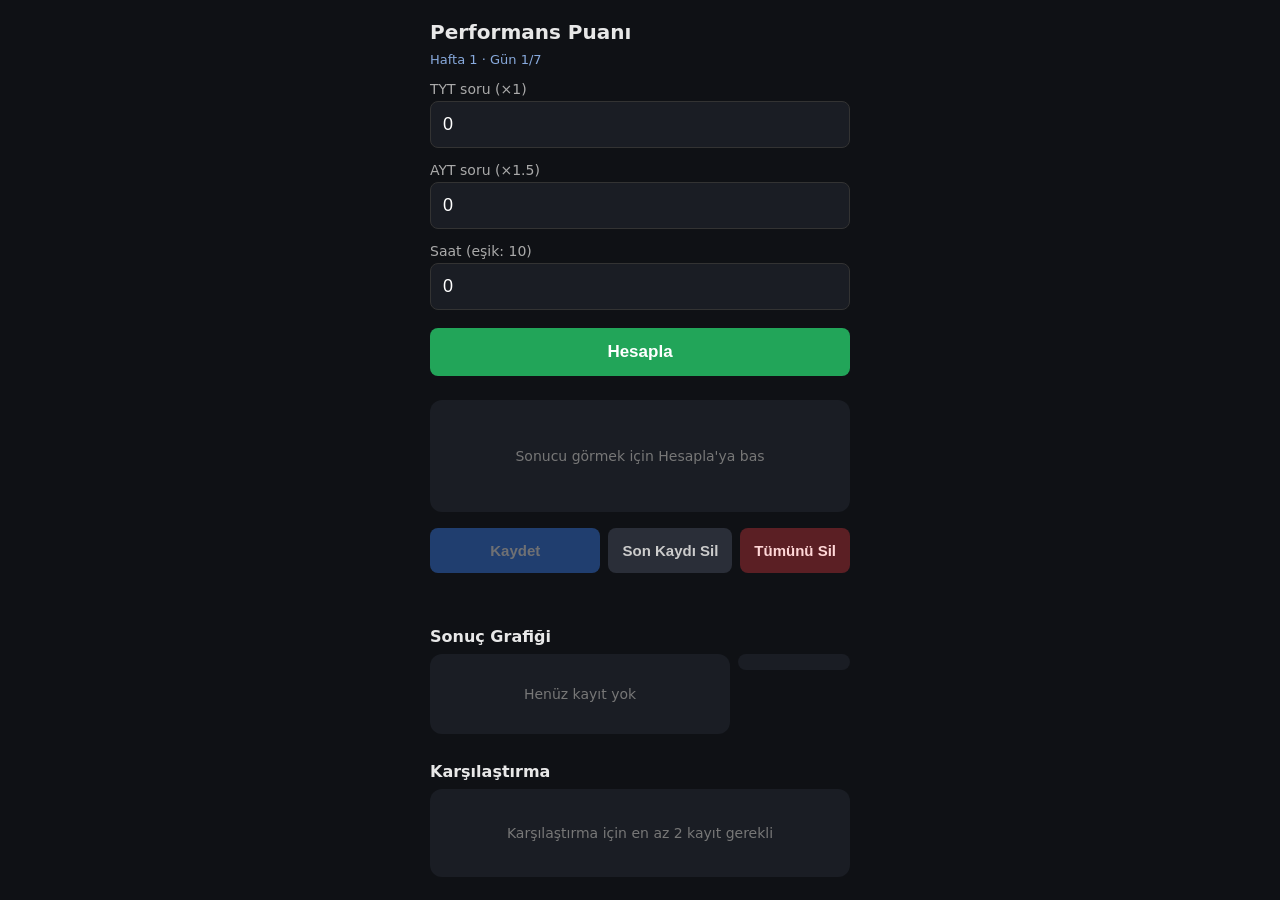
==== index.html @ 3c820652 "Add files via upload" ====
<!DOCTYPE html>
<html lang="tr">
<head>
<meta charset="UTF-8">
<meta name="viewport" content="width=device-width, initial-scale=1">
<title>Performans Puanı</title>
<style>
  * { box-sizing: border-box; }
  body {
    margin: 0; padding: 20px;
    font-family: system-ui, sans-serif;
    background: #0f1115; color: #e8e8e8;
    display: flex; justify-content: center;
  }
  .card { width: 100%; max-width: 420px; }
  h1 { font-size: 20px; margin: 0 0 16px; }
  h2 { font-size: 16px; margin: 28px 0 8px; }
  label { display: block; margin: 14px 0 4px; font-size: 14px; color: #aaa; }
  input[type=number] {
    width: 100%; padding: 12px; font-size: 18px;
    background: #1a1d24; color: #fff;
    border: 1px solid #333; border-radius: 8px;
  }
  .row { display: flex; justify-content: space-between; margin-top: 8px; font-size: 14px; color: #aaa; }
  .row b { color: #fff; }
  .result {
    margin-top: 24px; padding: 20px; text-align: center;
    background: #1a1d24; border-radius: 12px;
  }
  .bekle { padding: 28px 8px; color: #777; font-size: 14px; }
  .soz {
    min-height: 44px; margin-bottom: 8px;
    display: flex; align-items: center; justify-content: center;
    font-size: 15px; line-height: 1.4; font-style: italic; color: #cfd6e4;
  }
  .yazar { margin-bottom: 16px; font-size: 13px; color: #8a94a8; }
  .big { font-size: 64px; font-weight: 700; line-height: 1; }
  .pct { margin-top: 8px; color: #aaa; font-size: 16px; }
  .bar { height: 8px; background: #2a2e38; border-radius: 4px; margin-top: 14px; overflow: hidden; }
  .fill { height: 100%; width: 0; transition: width .2s, background .2s; }
  .btns { display: flex; gap: 8px; margin-top: 16px; }
  button {
    padding: 14px; font-size: 15px; font-weight: 600;
    border: 0; border-radius: 8px; cursor: pointer;
  }
  button.ana { width: 100%; margin-top: 18px; background: #22a559; color: #fff; font-size: 17px; }
  button:disabled { opacity: .4; cursor: not-allowed; }
  #kaydet { flex: 1; background: #3b82f6; color: #fff; }
  #sil { background: #2a2e38; color: #ccc; }
  #temizle { background: #5b1f24; color: #ffd7d7; }
  #durum { min-height: 18px; margin-top: 8px; font-size: 13px; color: #8ad; text-align: center; }
  .chart { background: #1a1d24; border-radius: 12px; padding: 8px; }
  .chart svg { width: 100%; height: auto; display: block; }
  .bos { padding: 24px; text-align: center; color: #777; font-size: 14px; }
  .wrap { display: flex; gap: 8px; align-items: flex-start; }
  .wrap .chart { flex: 1; min-width: 0; }
  .liste {
    width: 112px; max-height: 260px; overflow-y: auto;
    background: #1a1d24; border-radius: 12px; padding: 8px; font-size: 13px;
  }
  .lh { color: #888; font-size: 12px; margin-bottom: 6px; }
  .li, .lw { display: flex; justify-content: space-between; padding: 3px 0; }
  .li span { color: #aaa; }
  .lw {
    margin: 4px 0; padding: 5px 6px; border-radius: 6px;
    background: #1e3a5f; color: #cfe3ff; font-weight: 600; font-size: 12px;
  }
  .lk { margin-top: 6px; color: #777; font-size: 12px; text-align: center; }
  .kars { margin-top: 8px; background: #1a1d24; border-radius: 12px; padding: 12px; font-size: 13px; }
  .kars table { width: 100%; border-collapse: collapse; }
  .kars th { color: #888; font-weight: 500; font-size: 12px; text-align: right; padding: 4px 0; }
  .kars th:first-child, .kars td:first-child { text-align: left; }
  .kars td { padding: 6px 0; text-align: right; border-top: 1px solid #262a33; color: #e8e8e8; }
  .kars td:first-child { color: #aaa; }
  .kars .up { color: #4ade80; } .kars .dw { color: #f87171; } .kars .dn { color: #888; }
  .kars .alt { margin-top: 10px; padding-top: 8px; border-top: 1px solid #262a33; color: #aaa; line-height: 1.7; }
  .kars .alt b { color: #fff; }
  .modal {
    position: fixed; inset: 0; display: none;
    align-items: center; justify-content: center;
    background: rgba(0,0,0,.65); padding: 20px; z-index: 10;
  }
  .modal.acik { display: flex; }
  .kutu {
    width: 100%; max-width: 340px; padding: 22px;
    background: #1a1d24; border: 1px solid #5b1f24; border-radius: 14px; text-align: center;
  }
  .kutu .ikon { font-size: 36px; }
  .kutu h3 { margin: 8px 0 6px; font-size: 18px; color: #ff8a8a; }
  .kutu p { margin: 0 0 18px; font-size: 14px; color: #bbb; line-height: 1.4; }
  .kutu .btns { margin-top: 0; }
  .kutu button { flex: 1; }
  #iptal { background: #2a2e38; color: #ddd; }
  #onayla { background: #d33; color: #fff; }
</style>
</head>
<body>
<div class="card">
  <h1>Performans Puanı</h1>
  <div id="gunbilgi" style="font-size:13px;color:#8ad;margin:-8px 0 8px"></div>

  <label for="tyt" id="tytl">TYT soru (×1)</label>
  <input id="tyt" type="number" min="0" step="1" value="0" inputmode="numeric">

  <label for="ayt">AYT soru (×1.5)</label>
  <input id="ayt" type="number" min="0" step="1" value="0" inputmode="numeric">

  <label for="saat">Saat (eşik: 10)</label>
  <input id="saat" type="number" min="0" step="0.25" value="0" inputmode="decimal">

  <button id="hesapla" class="ana">Hesapla</button>

  <div id="satirlar" style="display:none">
    <div class="row"><span>efektif soru (eşik: 200)</span><b id="es">0</b></div>
    <div class="row"><span>puan1 (soru)</span><b id="p1">0.00</b></div>
    <div class="row"><span>puan2 (saat)</span><b id="p2">0.00</b></div>
  </div>

  <div class="result">
    <div class="bekle" id="bekle">Sonucu görmek için Hesapla'ya bas</div>
    <div id="icerik" style="display:none">
      <div class="soz" id="soz"></div>
      <div class="yazar" id="yazar"></div>
      <div class="big" id="sonuc">0</div>
      <div class="pct" id="yuzde">%0.0</div>
      <div class="bar"><div class="fill" id="fill"></div></div>
    </div>
  </div>

  <div class="btns">
    <button id="kaydet" disabled>Kaydet</button>
    <button id="sil">Son Kaydı Sil</button>
    <button id="temizle">Tümünü Sil</button>
  </div>
  <div id="durum"></div>

  <h2>Sonuç Grafiği</h2>
  <div class="wrap">
    <div class="chart" id="chart"></div>
    <div class="liste" id="liste"></div>
  </div>

  <h2>Karşılaştırma</h2>
  <div class="kars" id="kars"></div>
</div>

<div class="modal" id="modal">
  <div class="kutu">
    <div class="ikon">⚠️</div>
    <h3>Tüm veriler silinecek</h3>
    <p>Kayıtlı bütün sonuçlar, grafik ve haftalık ortalamalar kalıcı olarak silinecek. Bu işlem geri alınamaz.</p>
    <div class="btns">
      <button id="iptal">Vazgeç</button>
      <button id="onayla">Evet, Sil</button>
    </div>
  </div>
</div>

<script>
  const MAX_SONUC = 13;
  const KEY = 'gunlukPuanKayitlar';

  // Soru katsayıları: AYT sorusu daha zor olduğu için daha çok sayılır
  // efektif soru = TYT × TYT_KATSAYI + AYT × AYT_KATSAYI  (eşik: 200)
  const TYT_KATSAYI = 1;
  const AYT_KATSAYI = 1.5;
  // Haftanın 6. ve 7. kaydı (hafta sonu): TYT çarpanı yükselir
  // Gün, tarihe göre değil kayıt sırasına göre belirlenir (her 7 kayıt = 1 hafta)
  const TYT_HAFTASONU = 1.5;

  const tytEl = document.getElementById('tyt');
  const aytEl = document.getElementById('ayt');
  const saatEl = document.getElementById('saat');
  const durumEl = document.getElementById('durum');

  function clamp(v, min, max) {
    v = parseFloat(v);
    if (isNaN(v)) v = 0;
    return Math.min(max, Math.max(min, v));
  }

  // Yüzdeyi 0-13 puana çevirir: 0-4.99 -> 0, 5-14.99 -> 1, ... 95-104.99 -> 10 ... 125+ -> 13
  function yuzdeToPuan(yuzde) {
    return Math.min(MAX_SONUC, Math.floor(yuzde / 10 + 0.5));
  }

  // ---- Motivasyon: bilim insanlarından sözler (sonuca göre tek söz) ----
  // 0: sonuç 0-2 | 1: 3-5 | 2: 6-8 | 3: 9 ve üstü
  const SOZLER = {
    0: [
      { q: `Bana bir dayanak noktası verin, dünyayı yerinden oynatayım.`, a: `Arşimet` },
      { q: `Şans, hazırlıklı zihne gülümser.`, a: `Louis Pasteur` },
      { q: `Deha yüzde bir ilham, yüzde doksan dokuz terdir.`, a: `Thomas Edison` },
      { q: `Çalış. Bitir. Yayımla.`, a: `Michael Faraday` },
      { q: `Hayat bisiklete binmek gibidir; dengeni korumak için hareket etmelisin.`, a: `Albert Einstein` },
      { q: `Hayat hiçbirimiz için kolay değil. Ama ne olmuş? Sebat etmeli ve her şeyden önce kendimize güvenmeliyiz.`, a: `Marie Curie` }
    ],
    1: [
      { q: `Hedefime ulaşmamı sağlayan sırrı söyleyeyim: gücüm yalnızca azmimdedir.`, a: `Louis Pasteur` },
      { q: `Yapılmış olanı kimse fark etmez; yalnızca yapılacak olanı görürüz.`, a: `Marie Curie` },
      { q: `Sonuç mu? Bir sürü sonuç aldım! İşe yaramayan birkaç bin şey öğrendim.`, a: `Thomas Edison` },
      { q: `Bahsettiğin şeyi ölçüp sayılarla ifade edebiliyorsan, onun hakkında bir şey biliyorsun demektir.`, a: `Lord Kelvin` },
      { q: `Dildeki en tehlikeli cümle şudur: "Hep böyle yaptık."`, a: `Grace Hopper` },
      { q: `Doğa kandırılamaz.`, a: `Richard Feynman` }
    ],
    2: [
      { q: `Önemli olan sorgulamayı bırakmamaktır.`, a: `Albert Einstein` },
      { q: `Bilim, bir bilgi yığınından çok bir düşünme biçimidir.`, a: `Carl Sagan` },
      { q: `Hayal gücü bilgiden daha önemlidir.`, a: `Albert Einstein` },
      { q: `Cevapları yanlış olabilecek olmaktansa, bilmeden yaşamayı çok daha ilginç buluyorum.`, a: `Richard Feynman` },
      { q: `Hayat ne kadar zor görünürse görünsün, yapıp başarabileceğin bir şey her zaman vardır.`, a: `Stephen Hawking` }
    ],
    3: [
      { q: `Daha uzağı görebildiysem, devlerin omuzlarında durduğum içindir.`, a: `Isaac Newton` },
      { q: `Kendimi, önünde keşfedilmemiş koca bir hakikat okyanusu uzanırken kıyıda çakıl toplayan bir çocuk gibi görüyorum.`, a: `Isaac Newton` },
      { q: `Ayaklarına değil, yıldızlara bakmayı unutma.`, a: `Stephen Hawking` },
      { q: `Şimdi onların; ama asıl uğruna çalıştığım gelecek benim.`, a: `Nikola Tesla` },
      { q: `Başarılı bir insan olmaya çalışma, değerli bir insan olmaya çalış.`, a: `Albert Einstein` }
    ]
  };

  function tierBul(s) {
    if (s <= 2) return 0;
    if (s <= 5) return 1;
    if (s <= 8) return 2;
    return 3;
  }

  const kuyruk = {};
  const sonSoz = {};

  function karistir(a) {
    for (let i = a.length - 1; i > 0; i--) {
      const j = Math.floor(Math.random() * (i + 1));
      [a[i], a[j]] = [a[j], a[i]];
    }
    return a;
  }

  // havuz bitmeden aynı söz gelmez; yeni turda hemen önceki söz tekrar etmez
  function sozSec(key) {
    if (!kuyruk[key] || !kuyruk[key].length) {
      kuyruk[key] = karistir(SOZLER[key].slice());
      const son = kuyruk[key].length - 1;
      if (sonSoz[key] && kuyruk[key][son].q === sonSoz[key].q && son > 0) {
        [kuyruk[key][son], kuyruk[key][0]] = [kuyruk[key][0], kuyruk[key][son]];
      }
    }
    sonSoz[key] = kuyruk[key].pop();
    return sonSoz[key];
  }

  function sozGuncelle(sonuc) {
    const s = sozSec(tierBul(sonuc));
    document.getElementById('soz').textContent = '\u201C' + s.q + '\u201D';
    document.getElementById('yazar').textContent = '\u2014 ' + s.a;
  }

  let guncel = { soru: 0, saat: 0, yuzde: 0, sonuc: 0 };
  let hesaplandi = false;

  // girişler değişince sonuç gizlenir, tekrar Hesapla'ya basmak gerekir
  function sifirla() {
    hesaplandi = false;
    document.getElementById('icerik').style.display = 'none';
    document.getElementById('satirlar').style.display = 'none';
    document.getElementById('bekle').style.display = '';
    document.getElementById('kaydet').disabled = true;
  }

  // yüzde = sqrt(soru oranı × saat oranı) × 100
  // eşiklerde (200 soru, 10 saat) yüzde = 100 -> sonuç 10
  function hesapla() {
    const tyt = clamp(tytEl.value, 0, Infinity);
    const ayt = clamp(aytEl.value, 0, Infinity);
    const gun = oku().length % 7 + 1;           // haftanın kaçıncı günü (1-7)
    const haftasonu = gun >= 6;
    const tytK = haftasonu ? TYT_HAFTASONU : TYT_KATSAYI;
    const soru = tyt * tytK + ayt * AYT_KATSAYI; // efektif soru
    const saat = clamp(saatEl.value, 0, Infinity);

    const puan1 = soru / 200 * 10;
    const puan2 = saat / 10 * 10;
    const yuzde = Math.sqrt(puan1 * puan2 / 100) * 100;
    const sonuc = yuzdeToPuan(yuzde);

    guncel = { soru, tyt, ayt, saat, yuzde, sonuc, haftasonu };

    document.getElementById('es').textContent = Number(soru.toFixed(1)) + ' (TYT ' + tyt + '×' + tytK + ' + AYT ' + ayt + '×' + AYT_KATSAYI + ')';
    document.getElementById('p1').textContent = puan1.toFixed(2);
    document.getElementById('p2').textContent = puan2.toFixed(2);
    document.getElementById('yuzde').textContent = '%' + yuzde.toFixed(1);
    document.getElementById('sonuc').textContent = sonuc;
    sozGuncelle(sonuc);

    hesaplandi = true;
    document.getElementById('bekle').style.display = 'none';
    document.getElementById('icerik').style.display = '';
    document.getElementById('satirlar').style.display = '';
    document.getElementById('kaydet').disabled = false;

    const fill = document.getElementById('fill');
    fill.style.width = Math.min(100, yuzde) + '%'; // %100'de tam dolu
    fill.style.background = `hsl(${Math.min(100, yuzde) * 1.2}, 70%, 50%)`;
  }

  // ---- Kayıt (tarihten bağımsız, sıralı liste) ----
  function oku() {
    let v;
    try { v = JSON.parse(localStorage.getItem(KEY)); }
    catch (e) { v = window.__kayit; }
    if (Array.isArray(v)) return v;
    // eski tarih bazlı kayıtları listeye çevir
    if (v && typeof v === 'object') {
      return Object.keys(v).sort().map(k => ({ sonuc: v[k].sonuc, soru: v[k].soru, saat: v[k].saat }));
    }
    return [];
  }

  function yaz(liste) {
    window.__kayit = liste;
    try { localStorage.setItem(KEY, JSON.stringify(liste)); } catch (e) {}
  }

  function kaydet() {
    if (!hesaplandi) return;
    const liste = oku();
    liste.push({ sonuc: guncel.sonuc, soru: guncel.soru, tyt: guncel.tyt, ayt: guncel.ayt, saat: guncel.saat, haftasonu: guncel.haftasonu });
    yaz(liste);
    durumEl.textContent = 'Kaydedildi: #' + liste.length + ' → ' + guncel.sonuc;
    ciz();
  }

  function sonuncuyuSil() {
    const liste = oku();
    if (!liste.length) return;
    liste.pop();
    yaz(liste);
    durumEl.textContent = 'Son kayıt silindi';
    sifirla();
    ciz();
  }

  const modalEl = document.getElementById('modal');

  function temizle() {
    if (!oku().length) { durumEl.textContent = 'Silinecek kayıt yok'; return; }
    modalEl.classList.add('acik');
  }

  function tumunuSil() {
    window.__kayit = [];
    try { localStorage.removeItem(KEY); } catch (e) {}
    modalEl.classList.remove('acik');
    durumEl.textContent = 'Tüm veriler silindi';
    sifirla();
    ciz();
  }

  // ---- Sağdaki liste + haftalık ortalama (her 7 kayıt) ----
  function listeCiz(liste) {
    const el = document.getElementById('liste');
    if (!liste.length) { el.innerHTML = ''; return; }

    let h = '<div class="lh">Sonuçlar</div>';
    liste.forEach((k, i) => {
      h += `<div class="li"><span>#${i + 1}</span><b>${k.sonuc}</b></div>`;
      if ((i + 1) % 7 === 0) {
        const hafta = liste.slice(i - 6, i + 1);
        const ort = Math.round(hafta.reduce((a, x) => a + x.sonuc, 0) / 7);
        h += `<div class="lw"><span>Hafta ${(i + 1) / 7} ort.</span><b>${ort}</b></div>`;
      }
    });
    const kalan = liste.length % 7;
    if (kalan) h += `<div class="lk">${kalan}/7</div>`;
    el.innerHTML = h;
  }

  // ---- Çizgi grafik (x = kayıt sırası) ----
  function grafikCiz(liste) {
    const el = document.getElementById('chart');

    if (!liste.length) {
      el.innerHTML = '<div class="bos">Henüz kayıt yok</div>';
      return;
    }

    const W = 400, H = 220;
    const L = 30, R = 14, T = 16, B = 30;
    const iw = W - L - R, ih = H - T - B;
    const n = liste.length;
    const x = i => L + (n === 1 ? iw / 2 : i * iw / (n - 1));
    const y = v => T + ih - (v / MAX_SONUC) * ih;

    let s = `<svg viewBox="0 0 ${W} ${H}" xmlns="http://www.w3.org/2000/svg">`;

    for (let v = 0; v <= MAX_SONUC; v += 1) {
      const major = v % 5 === 0 || v === MAX_SONUC;
      s += `<line x1="${L}" x2="${W - R}" y1="${y(v)}" y2="${y(v)}" stroke="#2a2e38" stroke-width="${major ? 1 : 0.5}"/>`;
      if (major) s += `<text x="${L - 6}" y="${y(v) + 4}" font-size="10" fill="#888" text-anchor="end">${v}</text>`;
    }

    const pts = liste.map((k, i) => `${x(i)},${y(k.sonuc)}`).join(' ');
    s += `<polyline points="${pts}" fill="none" stroke="#3b82f6" stroke-width="2.5" stroke-linejoin="round"/>`;

    const adim = Math.ceil(n / 7);
    liste.forEach((k, i) => {
      s += `<circle cx="${x(i)}" cy="${y(k.sonuc)}" r="4" fill="#3b82f6"/>`;
      s += `<text x="${x(i)}" y="${y(k.sonuc) - 8}" font-size="10" fill="#e8e8e8" text-anchor="middle">${k.sonuc}</text>`;
      if (i % adim === 0 || i === n - 1) {
        s += `<text x="${x(i)}" y="${H - 10}" font-size="10" fill="#888" text-anchor="middle">${i + 1}</text>`;
      }
    });

    s += '</svg>';
    el.innerHTML = s;
  }

  // ---- Karşılaştırmalar (hafta = 7 kayıt) ----
  function karsilastirCiz(liste) {
    const el = document.getElementById('kars');
    const n = liste.length;
    if (n < 2) { el.innerHTML = '<div class="bos">Karşılaştırma için en az 2 kayıt gerekli</div>'; return; }

    const ort = (a, f) => a.length ? a.reduce((t, k) => t + (f(k) || 0), 0) / a.length : 0;
    const stat = a => ({
      sonuc: ort(a, k => k.sonuc),
      soru: ort(a, k => k.soru),
      saat: ort(a, k => k.saat),
      gun: a.length
    });
    const fark = (a, b) => {
      const x = a - b;
      if (Math.abs(x) < 0.05) return '<span class="dn">=</span>';
      return `<span class="${x > 0 ? 'up' : 'dw'}">${x > 0 ? '▲' : '▼'} ${Math.abs(x).toFixed(1)}</span>`;
    };

    const cw = Math.floor((n - 1) / 7);
    const cur = stat(liste.slice(cw * 7, n));
    const prev = cw > 0 ? stat(liste.slice((cw - 1) * 7, cw * 7)) : null;

    const satir = (ad, key) =>
      `<tr><td>${ad}</td><td>${cur[key].toFixed(1)}</td>` +
      (prev ? `<td>${prev[key].toFixed(1)}</td><td>${fark(cur[key], prev[key])}</td>` : '<td>—</td><td></td>') + '</tr>';

    let h = `<table><tr><th></th><th>Bu hafta (${cur.gun}/7)</th><th>Geçen</th><th>Fark</th></tr>` +
      satir('Günlük ort. sonuç', 'sonuc') +
      satir('Günlük ort. efektif soru', 'soru') +
      satir('Günlük ort. saat', 'saat') + '</table>';

    const son = liste[n - 1].sonuc, onceki = liste[n - 2].sonuc;
    const genel = ort(liste, k => k.sonuc);
    const en = Math.max(...liste.map(k => k.sonuc));
    const enIdx = liste.findIndex(k => k.sonuc === en) + 1;

    h += `<div class="alt">` +
      `Son kayıt: <b>${son}</b> (önceki ${onceki}) ${fark(son, onceki)}<br>` +
      `Genel ortalama: <b>${genel.toFixed(1)}</b> · son kayıt ortalamaya göre ${fark(son, genel)}<br>` +
      `En iyi gün: <b>${en}</b> (#${enIdx})` +
      `</div>`;
    el.innerHTML = h;
  }

  function ciz() {
    const liste = oku();
    listeCiz(liste);
    grafikCiz(liste);
    karsilastirCiz(liste);

    // sıradaki kaydın haftadaki günü
    const gun = liste.length % 7 + 1;
    const hs = gun >= 6;
    document.getElementById('gunbilgi').textContent =
      'Hafta ' + (Math.floor(liste.length / 7) + 1) + ' · Gün ' + gun + '/7' + (hs ? ' · Hafta sonu' : '');
    document.getElementById('tytl').textContent =
      'TYT soru (×' + (hs ? TYT_HAFTASONU : TYT_KATSAYI) + (hs ? ', hafta sonu' : '') + ')';
  }

  tytEl.addEventListener('input', sifirla);
  aytEl.addEventListener('input', sifirla);
  saatEl.addEventListener('input', sifirla);
  document.getElementById('hesapla').addEventListener('click', hesapla);
  [tytEl, aytEl, saatEl].forEach(el => el.addEventListener('keydown', e => { if (e.key === 'Enter') hesapla(); }));
  document.getElementById('kaydet').addEventListener('click', kaydet);
  document.getElementById('sil').addEventListener('click', sonuncuyuSil);
  document.getElementById('temizle').addEventListener('click', temizle);
  document.getElementById('onayla').addEventListener('click', tumunuSil);
  document.getElementById('iptal').addEventListener('click', () => modalEl.classList.remove('acik'));
  modalEl.addEventListener('click', e => { if (e.target === modalEl) modalEl.classList.remove('acik'); });

  sifirla();
  ciz();
</script>
</body>
</html>
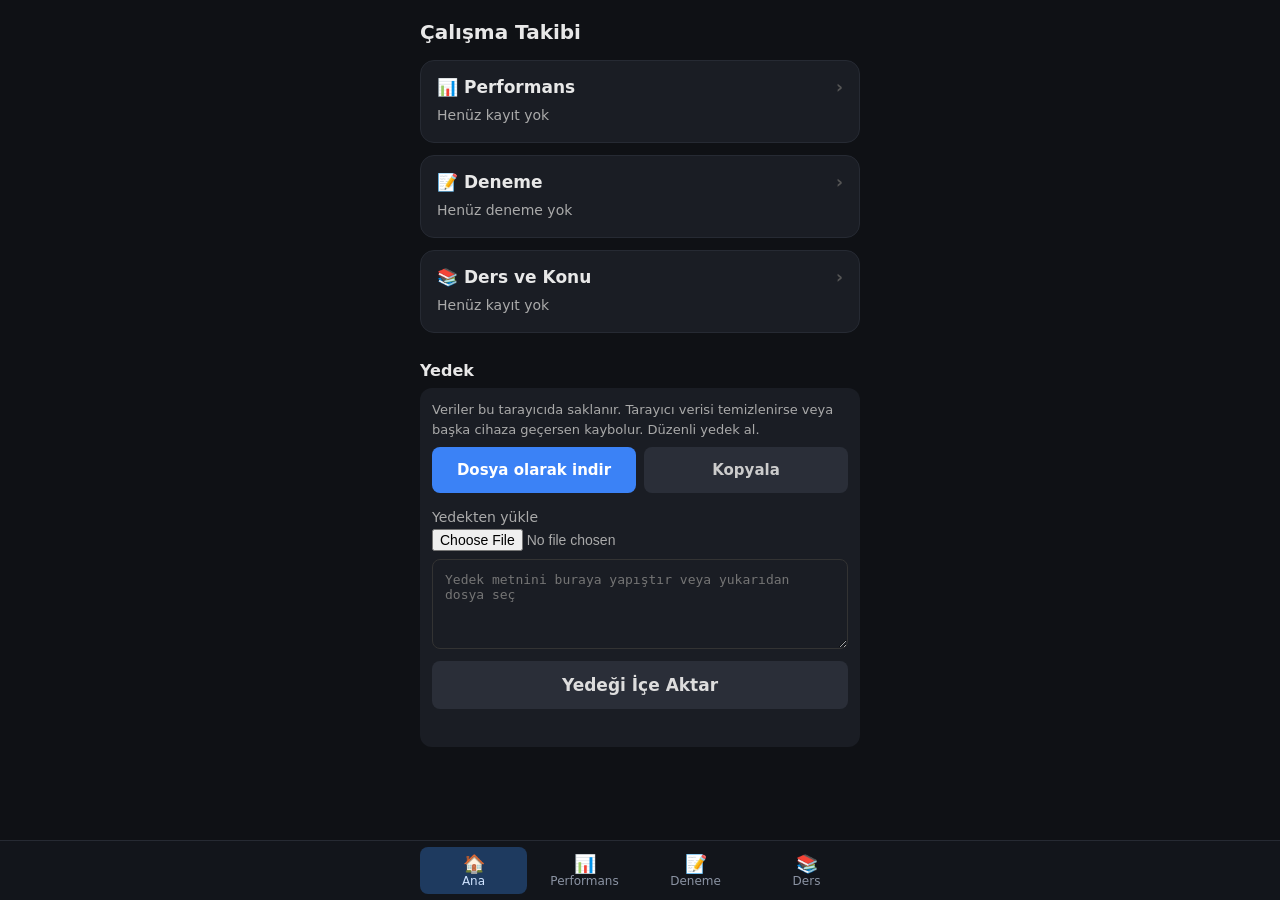
==== commit 2e917e72: "Add files via upload" ====
--- a/index.html
+++ b/index.html
@@ -2,494 +2,148 @@
 <html lang="tr">
 <head>
 <meta charset="UTF-8">
-<meta name="viewport" content="width=device-width, initial-scale=1">
-<title>Performans Puanı</title>
+<meta name="viewport" content="width=device-width, initial-scale=1, viewport-fit=cover">
+<meta name="apple-mobile-web-app-capable" content="yes">
+<meta name="apple-mobile-web-app-title" content="Takip">
+<title>Çalışma Takibi</title>
+<link rel="stylesheet" href="ortak.css">
 <style>
-  * { box-sizing: border-box; }
-  body {
-    margin: 0; padding: 20px;
-    font-family: system-ui, sans-serif;
-    background: #0f1115; color: #e8e8e8;
-    display: flex; justify-content: center;
+  .kart {
+    display: block; margin-top: 12px; padding: 16px; text-decoration: none; color: inherit;
+    background: var(--card); border: 1px solid var(--line); border-radius: 14px;
   }
-  .card { width: 100%; max-width: 420px; }
-  h1 { font-size: 20px; margin: 0 0 16px; }
-  h2 { font-size: 16px; margin: 28px 0 8px; }
-  label { display: block; margin: 14px 0 4px; font-size: 14px; color: #aaa; }
-  input[type=number] {
-    width: 100%; padding: 12px; font-size: 18px;
-    background: #1a1d24; color: #fff;
-    border: 1px solid #333; border-radius: 8px;
-  }
-  .row { display: flex; justify-content: space-between; margin-top: 8px; font-size: 14px; color: #aaa; }
-  .row b { color: #fff; }
-  .result {
-    margin-top: 24px; padding: 20px; text-align: center;
-    background: #1a1d24; border-radius: 12px;
-  }
-  .bekle { padding: 28px 8px; color: #777; font-size: 14px; }
-  .soz {
-    min-height: 44px; margin-bottom: 8px;
-    display: flex; align-items: center; justify-content: center;
-    font-size: 15px; line-height: 1.4; font-style: italic; color: #cfd6e4;
-  }
-  .yazar { margin-bottom: 16px; font-size: 13px; color: #8a94a8; }
-  .big { font-size: 64px; font-weight: 700; line-height: 1; }
-  .pct { margin-top: 8px; color: #aaa; font-size: 16px; }
-  .bar { height: 8px; background: #2a2e38; border-radius: 4px; margin-top: 14px; overflow: hidden; }
-  .fill { height: 100%; width: 0; transition: width .2s, background .2s; }
-  .btns { display: flex; gap: 8px; margin-top: 16px; }
-  button {
-    padding: 14px; font-size: 15px; font-weight: 600;
-    border: 0; border-radius: 8px; cursor: pointer;
-  }
-  button.ana { width: 100%; margin-top: 18px; background: #22a559; color: #fff; font-size: 17px; }
-  button:disabled { opacity: .4; cursor: not-allowed; }
-  #kaydet { flex: 1; background: #3b82f6; color: #fff; }
-  #sil { background: #2a2e38; color: #ccc; }
-  #temizle { background: #5b1f24; color: #ffd7d7; }
-  #durum { min-height: 18px; margin-top: 8px; font-size: 13px; color: #8ad; text-align: center; }
-  .chart { background: #1a1d24; border-radius: 12px; padding: 8px; }
-  .chart svg { width: 100%; height: auto; display: block; }
-  .bos { padding: 24px; text-align: center; color: #777; font-size: 14px; }
-  .wrap { display: flex; gap: 8px; align-items: flex-start; }
-  .wrap .chart { flex: 1; min-width: 0; }
-  .liste {
-    width: 112px; max-height: 260px; overflow-y: auto;
-    background: #1a1d24; border-radius: 12px; padding: 8px; font-size: 13px;
-  }
-  .lh { color: #888; font-size: 12px; margin-bottom: 6px; }
-  .li, .lw { display: flex; justify-content: space-between; padding: 3px 0; }
-  .li span { color: #aaa; }
-  .lw {
-    margin: 4px 0; padding: 5px 6px; border-radius: 6px;
-    background: #1e3a5f; color: #cfe3ff; font-weight: 600; font-size: 12px;
-  }
-  .lk { margin-top: 6px; color: #777; font-size: 12px; text-align: center; }
-  .kars { margin-top: 8px; background: #1a1d24; border-radius: 12px; padding: 12px; font-size: 13px; }
-  .kars table { width: 100%; border-collapse: collapse; }
-  .kars th { color: #888; font-weight: 500; font-size: 12px; text-align: right; padding: 4px 0; }
-  .kars th:first-child, .kars td:first-child { text-align: left; }
-  .kars td { padding: 6px 0; text-align: right; border-top: 1px solid #262a33; color: #e8e8e8; }
-  .kars td:first-child { color: #aaa; }
-  .kars .up { color: #4ade80; } .kars .dw { color: #f87171; } .kars .dn { color: #888; }
-  .kars .alt { margin-top: 10px; padding-top: 8px; border-top: 1px solid #262a33; color: #aaa; line-height: 1.7; }
-  .kars .alt b { color: #fff; }
-  .modal {
-    position: fixed; inset: 0; display: none;
-    align-items: center; justify-content: center;
-    background: rgba(0,0,0,.65); padding: 20px; z-index: 10;
-  }
-  .modal.acik { display: flex; }
-  .kutu {
-    width: 100%; max-width: 340px; padding: 22px;
-    background: #1a1d24; border: 1px solid #5b1f24; border-radius: 14px; text-align: center;
-  }
-  .kutu .ikon { font-size: 36px; }
-  .kutu h3 { margin: 8px 0 6px; font-size: 18px; color: #ff8a8a; }
-  .kutu p { margin: 0 0 18px; font-size: 14px; color: #bbb; line-height: 1.4; }
-  .kutu .btns { margin-top: 0; }
-  .kutu button { flex: 1; }
-  #iptal { background: #2a2e38; color: #ddd; }
-  #onayla { background: #d33; color: #fff; }
+  .kart:active { background: #20242d; }
+  .kart .b { display: flex; justify-content: space-between; align-items: center; font-size: 17px; font-weight: 600; }
+  .kart .b span:last-child { color: #555; }
+  .kart .a { margin-top: 8px; font-size: 14px; color: #aaa; line-height: 1.5; }
+  .kart .a b { color: #fff; }
+  .yedek p { margin: 0 0 8px; font-size: 13px; color: #aaa; line-height: 1.5; }
+  .yedek .btns { margin-top: 8px; }
+  .yedek .btns button { flex: 1; }
 </style>
 </head>
 <body>
 <div class="card">
-  <h1>Performans Puanı</h1>
-  <div id="gunbilgi" style="font-size:13px;color:#8ad;margin:-8px 0 8px"></div>
+  <h1>Çalışma Takibi</h1>
 
-  <label for="tyt" id="tytl">TYT soru (×1)</label>
-  <input id="tyt" type="number" min="0" step="1" value="0" inputmode="numeric">
+  <a class="kart" href="page1.html">
+    <div class="b"><span>📊 Performans</span><span>›</span></div>
+    <div class="a" id="o1"></div>
+  </a>
+  <a class="kart" href="page2.html">
+    <div class="b"><span>📝 Deneme</span><span>›</span></div>
+    <div class="a" id="o2"></div>
+  </a>
+  <a class="kart" href="page3.html">
+    <div class="b"><span>📚 Ders ve Konu</span><span>›</span></div>
+    <div class="a" id="o3"></div>
+  </a>
 
-  <label for="ayt">AYT soru (×1.5)</label>
-  <input id="ayt" type="number" min="0" step="1" value="0" inputmode="numeric">
+  <h2>Yedek</h2>
+  <div class="panel yedek">
+    <p>Veriler bu tarayıcıda saklanır. Tarayıcı verisi temizlenirse veya başka cihaza geçersen kaybolur. Düzenli yedek al.</p>
+    <div class="btns">
+      <button class="mavi" id="indir">Dosya olarak indir</button>
+      <button class="gri" id="kopyala">Kopyala</button>
+    </div>
 
-  <label for="saat">Saat (eşik: 10)</label>
-  <input id="saat" type="number" min="0" step="0.25" value="0" inputmode="decimal">
-
-  <button id="hesapla" class="ana">Hesapla</button>
-
-  <div id="satirlar" style="display:none">
-    <div class="row"><span>efektif soru (eşik: 200)</span><b id="es">0</b></div>
-    <div class="row"><span>puan1 (soru)</span><b id="p1">0.00</b></div>
-    <div class="row"><span>puan2 (saat)</span><b id="p2">0.00</b></div>
-  </div>
-
-  <div class="result">
-    <div class="bekle" id="bekle">Sonucu görmek için Hesapla'ya bas</div>
-    <div id="icerik" style="display:none">
-      <div class="soz" id="soz"></div>
-      <div class="yazar" id="yazar"></div>
-      <div class="big" id="sonuc">0</div>
-      <div class="pct" id="yuzde">%0.0</div>
-      <div class="bar"><div class="fill" id="fill"></div></div>
-    </div>
-  </div>
-
-  <div class="btns">
-    <button id="kaydet" disabled>Kaydet</button>
-    <button id="sil">Son Kaydı Sil</button>
-    <button id="temizle">Tümünü Sil</button>
-  </div>
-  <div id="durum"></div>
-
-  <h2>Sonuç Grafiği</h2>
-  <div class="wrap">
-    <div class="chart" id="chart"></div>
-    <div class="liste" id="liste"></div>
-  </div>
-
-  <h2>Karşılaştırma</h2>
-  <div class="kars" id="kars"></div>
-</div>
-
-<div class="modal" id="modal">
-  <div class="kutu">
-    <div class="ikon">⚠️</div>
-    <h3>Tüm veriler silinecek</h3>
-    <p>Kayıtlı bütün sonuçlar, grafik ve haftalık ortalamalar kalıcı olarak silinecek. Bu işlem geri alınamaz.</p>
-    <div class="btns">
-      <button id="iptal">Vazgeç</button>
-      <button id="onayla">Evet, Sil</button>
-    </div>
+    <label for="dosya" style="margin-top:16px">Yedekten yükle</label>
+    <input id="dosya" type="file" accept=".json,application/json" style="font-size:14px;color:#aaa">
+    <textarea id="yedekMetin" placeholder="Yedek metnini buraya yapıştır veya yukarıdan dosya seç" style="margin-top:8px"></textarea>
+    <button class="ana" id="yukle" style="margin-top:8px;background:#2a2e38;color:#ddd">Yedeği İçe Aktar</button>
+    <div id="durum" class="durum"></div>
   </div>
 </div>
 
+<script src="ortak.js"></script>
 <script>
-  const MAX_SONUC = 13;
-  const KEY = 'gunlukPuanKayitlar';
+  navCiz('index');
 
-  // Soru katsayıları: AYT sorusu daha zor olduğu için daha çok sayılır
-  // efektif soru = TYT × TYT_KATSAYI + AYT × AYT_KATSAYI  (eşik: 200)
-  const TYT_KATSAYI = 1;
-  const AYT_KATSAYI = 1.5;
-  // Haftanın 6. ve 7. kaydı (hafta sonu): TYT çarpanı yükselir
-  // Gün, tarihe göre değil kayıt sırasına göre belirlenir (her 7 kayıt = 1 hafta)
-  const TYT_HAFTASONU = 1.5;
+  function ozet() {
+    const P = perfOku(), D = diziOku(ANAHTAR.deneme), S = diziOku(ANAHTAR.ders);
 
-  const tytEl = document.getElementById('tyt');
-  const aytEl = document.getElementById('ayt');
-  const saatEl = document.getElementById('saat');
-  const durumEl = document.getElementById('durum');
+    // performans
+    if (P.length) {
+      const son7 = P.slice(-7);
+      const ort = Math.round(son7.reduce((a, k) => a + k.sonuc, 0) / son7.length);
+      $('o1').innerHTML = `Son sonuç: <b>${P[P.length - 1].sonuc}</b> · son ${son7.length} kayıt ort. <b>${ort}</b><br>` +
+        `Hafta ${Math.floor((P.length - 1) / 7) + 1} · ${P.length} kayıt`;
+    } else $('o1').textContent = 'Henüz kayıt yok';
 
-  function clamp(v, min, max) {
-    v = parseFloat(v);
-    if (isNaN(v)) v = 0;
-    return Math.min(max, Math.max(min, v));
+    // deneme
+    const net = t => { const x = D.filter(k => k.tur === t); return x.length ? x[x.length - 1].net : null; };
+    const tn = net('TYT'), an = net('AYT');
+    $('o2').innerHTML = D.length
+      ? `Son TYT net: <b>${tn == null ? '—' : Number(tn.toFixed(2))}</b> · son AYT net: <b>${an == null ? '—' : Number(an.toFixed(2))}</b><br>${D.length} deneme`
+      : 'Henüz deneme yok';
+
+    // ders / konu
+    if (S.length) {
+      const son = S[S.length - 1].gun || 1;
+      const gunDk = S.filter(k => k.gun === son).reduce((a, k) => a + (k.dk || 0), 0);
+      const top = S.reduce((a, k) => a + (k.dk || 0), 0);
+      $('o3').innerHTML = `Gün ${son}: <b>${fmtSure(gunDk)}</b> · toplam <b>${fmtSure(top)}</b><br>Son konu: ${esc(S[S.length - 1].ders)} · ${esc(S[S.length - 1].konu)}`;
+    } else $('o3').textContent = 'Henüz kayıt yok';
   }
 
-  // Yüzdeyi 0-13 puana çevirir: 0-4.99 -> 0, 5-14.99 -> 1, ... 95-104.99 -> 10 ... 125+ -> 13
-  function yuzdeToPuan(yuzde) {
-    return Math.min(MAX_SONUC, Math.floor(yuzde / 10 + 0.5));
+  // ---- Yedek ----
+  function yedekMetni() {
+    return JSON.stringify({
+      surum: 1,
+      perf: perfOku(),
+      deneme: diziOku(ANAHTAR.deneme),
+      ders: diziOku(ANAHTAR.ders)
+    }, null, 1);
   }
 
-  // ---- Motivasyon: bilim insanlarından sözler (sonuca göre tek söz) ----
-  // 0: sonuç 0-2 | 1: 3-5 | 2: 6-8 | 3: 9 ve üstü
-  const SOZLER = {
-    0: [
-      { q: `Bana bir dayanak noktası verin, dünyayı yerinden oynatayım.`, a: `Arşimet` },
-      { q: `Şans, hazırlıklı zihne gülümser.`, a: `Louis Pasteur` },
-      { q: `Deha yüzde bir ilham, yüzde doksan dokuz terdir.`, a: `Thomas Edison` },
-      { q: `Çalış. Bitir. Yayımla.`, a: `Michael Faraday` },
-      { q: `Hayat bisiklete binmek gibidir; dengeni korumak için hareket etmelisin.`, a: `Albert Einstein` },
-      { q: `Hayat hiçbirimiz için kolay değil. Ama ne olmuş? Sebat etmeli ve her şeyden önce kendimize güvenmeliyiz.`, a: `Marie Curie` }
-    ],
-    1: [
-      { q: `Hedefime ulaşmamı sağlayan sırrı söyleyeyim: gücüm yalnızca azmimdedir.`, a: `Louis Pasteur` },
-      { q: `Yapılmış olanı kimse fark etmez; yalnızca yapılacak olanı görürüz.`, a: `Marie Curie` },
-      { q: `Sonuç mu? Bir sürü sonuç aldım! İşe yaramayan birkaç bin şey öğrendim.`, a: `Thomas Edison` },
-      { q: `Bahsettiğin şeyi ölçüp sayılarla ifade edebiliyorsan, onun hakkında bir şey biliyorsun demektir.`, a: `Lord Kelvin` },
-      { q: `Dildeki en tehlikeli cümle şudur: "Hep böyle yaptık."`, a: `Grace Hopper` },
-      { q: `Doğa kandırılamaz.`, a: `Richard Feynman` }
-    ],
-    2: [
-      { q: `Önemli olan sorgulamayı bırakmamaktır.`, a: `Albert Einstein` },
-      { q: `Bilim, bir bilgi yığınından çok bir düşünme biçimidir.`, a: `Carl Sagan` },
-      { q: `Hayal gücü bilgiden daha önemlidir.`, a: `Albert Einstein` },
-      { q: `Cevapları yanlış olabilecek olmaktansa, bilmeden yaşamayı çok daha ilginç buluyorum.`, a: `Richard Feynman` },
-      { q: `Hayat ne kadar zor görünürse görünsün, yapıp başarabileceğin bir şey her zaman vardır.`, a: `Stephen Hawking` }
-    ],
-    3: [
-      { q: `Daha uzağı görebildiysem, devlerin omuzlarında durduğum içindir.`, a: `Isaac Newton` },
-      { q: `Kendimi, önünde keşfedilmemiş koca bir hakikat okyanusu uzanırken kıyıda çakıl toplayan bir çocuk gibi görüyorum.`, a: `Isaac Newton` },
-      { q: `Ayaklarına değil, yıldızlara bakmayı unutma.`, a: `Stephen Hawking` },
-      { q: `Şimdi onların; ama asıl uğruna çalıştığım gelecek benim.`, a: `Nikola Tesla` },
-      { q: `Başarılı bir insan olmaya çalışma, değerli bir insan olmaya çalış.`, a: `Albert Einstein` }
-    ]
-  };
+  $('indir').addEventListener('click', () => {
+    const blob = new Blob([yedekMetni()], { type: 'application/json' });
+    const a = document.createElement('a');
+    a.href = URL.createObjectURL(blob);
+    a.download = 'takip-yedek.json';
+    document.body.appendChild(a);
+    a.click();
+    a.remove();
+    $('durum').textContent = 'Yedek dosyası indirildi';
+  });
 
-  function tierBul(s) {
-    if (s <= 2) return 0;
-    if (s <= 5) return 1;
-    if (s <= 8) return 2;
-    return 3;
-  }
+  $('kopyala').addEventListener('click', async () => {
+    const m = yedekMetni();
+    $('yedekMetin').value = m;
+    try {
+      await navigator.clipboard.writeText(m);
+      $('durum').textContent = 'Yedek panoya kopyalandı (kutuda da duruyor)';
+    } catch (e) {
+      $('yedekMetin').select();
+      $('durum').textContent = 'Kutudaki metni elle kopyala';
+    }
+  });
 
-  const kuyruk = {};
-  const sonSoz = {};
+  $('dosya').addEventListener('change', e => {
+    const f = e.target.files[0];
+    if (!f) return;
+    const r = new FileReader();
+    r.onload = () => { $('yedekMetin').value = r.result; $('durum').textContent = 'Dosya okundu, İçe Aktar\'a bas'; };
+    r.readAsText(f);
+  });
 
-  function karistir(a) {
-    for (let i = a.length - 1; i > 0; i--) {
-      const j = Math.floor(Math.random() * (i + 1));
-      [a[i], a[j]] = [a[j], a[i]];
+  $('yukle').addEventListener('click', () => {
+    let d;
+    try { d = JSON.parse($('yedekMetin').value); } catch (e) { $('durum').textContent = 'Geçersiz yedek metni'; return; }
+    if (!d || !Array.isArray(d.perf) || !Array.isArray(d.deneme) || !Array.isArray(d.ders)) {
+      $('durum').textContent = 'Yedek biçimi hatalı'; return;
     }
-    return a;
-  }
+    const temiz = a => a.filter(k => k && typeof k === 'object');
+    const p = temiz(d.perf), de = temiz(d.deneme), ds = temiz(d.ders);
+    if (!confirm('Mevcut veriler silinip yedektekiler yüklenecek.\nPerformans: ' + p.length + ', Deneme: ' + de.length + ', Ders: ' + ds.length + ' kayıt.\nDevam edilsin mi?')) return;
+    yaz(ANAHTAR.perf, p);
+    yaz(ANAHTAR.deneme, de);
+    yaz(ANAHTAR.ders, ds);
+    $('durum').textContent = 'Yedek yüklendi';
+    ozet();
+  });
 
-  // havuz bitmeden aynı söz gelmez; yeni turda hemen önceki söz tekrar etmez
-  function sozSec(key) {
-    if (!kuyruk[key] || !kuyruk[key].length) {
-      kuyruk[key] = karistir(SOZLER[key].slice());
-      const son = kuyruk[key].length - 1;
-      if (sonSoz[key] && kuyruk[key][son].q === sonSoz[key].q && son > 0) {
-        [kuyruk[key][son], kuyruk[key][0]] = [kuyruk[key][0], kuyruk[key][son]];
-      }
-    }
-    sonSoz[key] = kuyruk[key].pop();
-    return sonSoz[key];
-  }
-
-  function sozGuncelle(sonuc) {
-    const s = sozSec(tierBul(sonuc));
-    document.getElementById('soz').textContent = '\u201C' + s.q + '\u201D';
-    document.getElementById('yazar').textContent = '\u2014 ' + s.a;
-  }
-
-  let guncel = { soru: 0, saat: 0, yuzde: 0, sonuc: 0 };
-  let hesaplandi = false;
-
-  // girişler değişince sonuç gizlenir, tekrar Hesapla'ya basmak gerekir
-  function sifirla() {
-    hesaplandi = false;
-    document.getElementById('icerik').style.display = 'none';
-    document.getElementById('satirlar').style.display = 'none';
-    document.getElementById('bekle').style.display = '';
-    document.getElementById('kaydet').disabled = true;
-  }
-
-  // yüzde = sqrt(soru oranı × saat oranı) × 100
-  // eşiklerde (200 soru, 10 saat) yüzde = 100 -> sonuç 10
-  function hesapla() {
-    const tyt = clamp(tytEl.value, 0, Infinity);
-    const ayt = clamp(aytEl.value, 0, Infinity);
-    const gun = oku().length % 7 + 1;           // haftanın kaçıncı günü (1-7)
-    const haftasonu = gun >= 6;
-    const tytK = haftasonu ? TYT_HAFTASONU : TYT_KATSAYI;
-    const soru = tyt * tytK + ayt * AYT_KATSAYI; // efektif soru
-    const saat = clamp(saatEl.value, 0, Infinity);
-
-    const puan1 = soru / 200 * 10;
-    const puan2 = saat / 10 * 10;
-    const yuzde = Math.sqrt(puan1 * puan2 / 100) * 100;
-    const sonuc = yuzdeToPuan(yuzde);
-
-    guncel = { soru, tyt, ayt, saat, yuzde, sonuc, haftasonu };
-
-    document.getElementById('es').textContent = Number(soru.toFixed(1)) + ' (TYT ' + tyt + '×' + tytK + ' + AYT ' + ayt + '×' + AYT_KATSAYI + ')';
-    document.getElementById('p1').textContent = puan1.toFixed(2);
-    document.getElementById('p2').textContent = puan2.toFixed(2);
-    document.getElementById('yuzde').textContent = '%' + yuzde.toFixed(1);
-    document.getElementById('sonuc').textContent = sonuc;
-    sozGuncelle(sonuc);
-
-    hesaplandi = true;
-    document.getElementById('bekle').style.display = 'none';
-    document.getElementById('icerik').style.display = '';
-    document.getElementById('satirlar').style.display = '';
-    document.getElementById('kaydet').disabled = false;
-
-    const fill = document.getElementById('fill');
-    fill.style.width = Math.min(100, yuzde) + '%'; // %100'de tam dolu
-    fill.style.background = `hsl(${Math.min(100, yuzde) * 1.2}, 70%, 50%)`;
-  }
-
-  // ---- Kayıt (tarihten bağımsız, sıralı liste) ----
-  function oku() {
-    let v;
-    try { v = JSON.parse(localStorage.getItem(KEY)); }
-    catch (e) { v = window.__kayit; }
-    if (Array.isArray(v)) return v;
-    // eski tarih bazlı kayıtları listeye çevir
-    if (v && typeof v === 'object') {
-      return Object.keys(v).sort().map(k => ({ sonuc: v[k].sonuc, soru: v[k].soru, saat: v[k].saat }));
-    }
-    return [];
-  }
-
-  function yaz(liste) {
-    window.__kayit = liste;
-    try { localStorage.setItem(KEY, JSON.stringify(liste)); } catch (e) {}
-  }
-
-  function kaydet() {
-    if (!hesaplandi) return;
-    const liste = oku();
-    liste.push({ sonuc: guncel.sonuc, soru: guncel.soru, tyt: guncel.tyt, ayt: guncel.ayt, saat: guncel.saat, haftasonu: guncel.haftasonu });
-    yaz(liste);
-    durumEl.textContent = 'Kaydedildi: #' + liste.length + ' → ' + guncel.sonuc;
-    ciz();
-  }
-
-  function sonuncuyuSil() {
-    const liste = oku();
-    if (!liste.length) return;
-    liste.pop();
-    yaz(liste);
-    durumEl.textContent = 'Son kayıt silindi';
-    sifirla();
-    ciz();
-  }
-
-  const modalEl = document.getElementById('modal');
-
-  function temizle() {
-    if (!oku().length) { durumEl.textContent = 'Silinecek kayıt yok'; return; }
-    modalEl.classList.add('acik');
-  }
-
-  function tumunuSil() {
-    window.__kayit = [];
-    try { localStorage.removeItem(KEY); } catch (e) {}
-    modalEl.classList.remove('acik');
-    durumEl.textContent = 'Tüm veriler silindi';
-    sifirla();
-    ciz();
-  }
-
-  // ---- Sağdaki liste + haftalık ortalama (her 7 kayıt) ----
-  function listeCiz(liste) {
-    const el = document.getElementById('liste');
-    if (!liste.length) { el.innerHTML = ''; return; }
-
-    let h = '<div class="lh">Sonuçlar</div>';
-    liste.forEach((k, i) => {
-      h += `<div class="li"><span>#${i + 1}</span><b>${k.sonuc}</b></div>`;
-      if ((i + 1) % 7 === 0) {
-        const hafta = liste.slice(i - 6, i + 1);
-        const ort = Math.round(hafta.reduce((a, x) => a + x.sonuc, 0) / 7);
-        h += `<div class="lw"><span>Hafta ${(i + 1) / 7} ort.</span><b>${ort}</b></div>`;
-      }
-    });
-    const kalan = liste.length % 7;
-    if (kalan) h += `<div class="lk">${kalan}/7</div>`;
-    el.innerHTML = h;
-  }
-
-  // ---- Çizgi grafik (x = kayıt sırası) ----
-  function grafikCiz(liste) {
-    const el = document.getElementById('chart');
-
-    if (!liste.length) {
-      el.innerHTML = '<div class="bos">Henüz kayıt yok</div>';
-      return;
-    }
-
-    const W = 400, H = 220;
-    const L = 30, R = 14, T = 16, B = 30;
-    const iw = W - L - R, ih = H - T - B;
-    const n = liste.length;
-    const x = i => L + (n === 1 ? iw / 2 : i * iw / (n - 1));
-    const y = v => T + ih - (v / MAX_SONUC) * ih;
-
-    let s = `<svg viewBox="0 0 ${W} ${H}" xmlns="http://www.w3.org/2000/svg">`;
-
-    for (let v = 0; v <= MAX_SONUC; v += 1) {
-      const major = v % 5 === 0 || v === MAX_SONUC;
-      s += `<line x1="${L}" x2="${W - R}" y1="${y(v)}" y2="${y(v)}" stroke="#2a2e38" stroke-width="${major ? 1 : 0.5}"/>`;
-      if (major) s += `<text x="${L - 6}" y="${y(v) + 4}" font-size="10" fill="#888" text-anchor="end">${v}</text>`;
-    }
-
-    const pts = liste.map((k, i) => `${x(i)},${y(k.sonuc)}`).join(' ');
-    s += `<polyline points="${pts}" fill="none" stroke="#3b82f6" stroke-width="2.5" stroke-linejoin="round"/>`;
-
-    const adim = Math.ceil(n / 7);
-    liste.forEach((k, i) => {
-      s += `<circle cx="${x(i)}" cy="${y(k.sonuc)}" r="4" fill="#3b82f6"/>`;
-      s += `<text x="${x(i)}" y="${y(k.sonuc) - 8}" font-size="10" fill="#e8e8e8" text-anchor="middle">${k.sonuc}</text>`;
-      if (i % adim === 0 || i === n - 1) {
-        s += `<text x="${x(i)}" y="${H - 10}" font-size="10" fill="#888" text-anchor="middle">${i + 1}</text>`;
-      }
-    });
-
-    s += '</svg>';
-    el.innerHTML = s;
-  }
-
-  // ---- Karşılaştırmalar (hafta = 7 kayıt) ----
-  function karsilastirCiz(liste) {
-    const el = document.getElementById('kars');
-    const n = liste.length;
-    if (n < 2) { el.innerHTML = '<div class="bos">Karşılaştırma için en az 2 kayıt gerekli</div>'; return; }
-
-    const ort = (a, f) => a.length ? a.reduce((t, k) => t + (f(k) || 0), 0) / a.length : 0;
-    const stat = a => ({
-      sonuc: ort(a, k => k.sonuc),
-      soru: ort(a, k => k.soru),
-      saat: ort(a, k => k.saat),
-      gun: a.length
-    });
-    const fark = (a, b) => {
-      const x = a - b;
-      if (Math.abs(x) < 0.05) return '<span class="dn">=</span>';
-      return `<span class="${x > 0 ? 'up' : 'dw'}">${x > 0 ? '▲' : '▼'} ${Math.abs(x).toFixed(1)}</span>`;
-    };
-
-    const cw = Math.floor((n - 1) / 7);
-    const cur = stat(liste.slice(cw * 7, n));
-    const prev = cw > 0 ? stat(liste.slice((cw - 1) * 7, cw * 7)) : null;
-
-    const satir = (ad, key) =>
-      `<tr><td>${ad}</td><td>${cur[key].toFixed(1)}</td>` +
-      (prev ? `<td>${prev[key].toFixed(1)}</td><td>${fark(cur[key], prev[key])}</td>` : '<td>—</td><td></td>') + '</tr>';
-
-    let h = `<table><tr><th></th><th>Bu hafta (${cur.gun}/7)</th><th>Geçen</th><th>Fark</th></tr>` +
-      satir('Günlük ort. sonuç', 'sonuc') +
-      satir('Günlük ort. efektif soru', 'soru') +
-      satir('Günlük ort. saat', 'saat') + '</table>';
-
-    const son = liste[n - 1].sonuc, onceki = liste[n - 2].sonuc;
-    const genel = ort(liste, k => k.sonuc);
-    const en = Math.max(...liste.map(k => k.sonuc));
-    const enIdx = liste.findIndex(k => k.sonuc === en) + 1;
-
-    h += `<div class="alt">` +
-      `Son kayıt: <b>${son}</b> (önceki ${onceki}) ${fark(son, onceki)}<br>` +
-      `Genel ortalama: <b>${genel.toFixed(1)}</b> · son kayıt ortalamaya göre ${fark(son, genel)}<br>` +
-      `En iyi gün: <b>${en}</b> (#${enIdx})` +
-      `</div>`;
-    el.innerHTML = h;
-  }
-
-  function ciz() {
-    const liste = oku();
-    listeCiz(liste);
-    grafikCiz(liste);
-    karsilastirCiz(liste);
-
-    // sıradaki kaydın haftadaki günü
-    const gun = liste.length % 7 + 1;
-    const hs = gun >= 6;
-    document.getElementById('gunbilgi').textContent =
-      'Hafta ' + (Math.floor(liste.length / 7) + 1) + ' · Gün ' + gun + '/7' + (hs ? ' · Hafta sonu' : '');
-    document.getElementById('tytl').textContent =
-      'TYT soru (×' + (hs ? TYT_HAFTASONU : TYT_KATSAYI) + (hs ? ', hafta sonu' : '') + ')';
-  }
-
-  tytEl.addEventListener('input', sifirla);
-  aytEl.addEventListener('input', sifirla);
-  saatEl.addEventListener('input', sifirla);
-  document.getElementById('hesapla').addEventListener('click', hesapla);
-  [tytEl, aytEl, saatEl].forEach(el => el.addEventListener('keydown', e => { if (e.key === 'Enter') hesapla(); }));
-  document.getElementById('kaydet').addEventListener('click', kaydet);
-  document.getElementById('sil').addEventListener('click', sonuncuyuSil);
-  document.getElementById('temizle').addEventListener('click', temizle);
-  document.getElementById('onayla').addEventListener('click', tumunuSil);
-  document.getElementById('iptal').addEventListener('click', () => modalEl.classList.remove('acik'));
-  modalEl.addEventListener('click', e => { if (e.target === modalEl) modalEl.classList.remove('acik'); });
-
-  sifirla();
-  ciz();
+  ozet();
 </script>
 </body>
 </html>
--- a/ortak.css
+++ b/ortak.css
@@ -0,0 +1,69 @@
+* { box-sizing: border-box; }
+:root {
+  --bg: #0f1115; --card: #1a1d24; --line: #262a33;
+  --mut: #aaa; --dim: #777; --blue: #3b82f6; --green: #22a559;
+}
+body {
+  margin: 0; padding: 20px 20px 96px;
+  font-family: system-ui, -apple-system, sans-serif;
+  background: var(--bg); color: #e8e8e8;
+  display: flex; justify-content: center;
+}
+.card { width: 100%; max-width: 440px; }
+h1 { font-size: 20px; margin: 0 0 16px; }
+h2 { font-size: 16px; margin: 28px 0 8px; }
+label { display: block; margin: 14px 0 4px; font-size: 14px; color: var(--mut); }
+input[type=number], input[type=text], select, textarea {
+  width: 100%; padding: 12px; font-size: 18px; font-family: inherit;
+  background: var(--card); color: #fff;
+  border: 1px solid #333; border-radius: 8px;
+}
+textarea { font-size: 13px; min-height: 90px; font-family: ui-monospace, monospace; }
+small { color: var(--dim); }
+
+.btns { display: flex; gap: 8px; margin-top: 16px; }
+button {
+  padding: 14px; font-size: 15px; font-weight: 600; font-family: inherit;
+  border: 0; border-radius: 8px; cursor: pointer;
+}
+button.ana { width: 100%; margin-top: 18px; background: var(--green); color: #fff; font-size: 17px; }
+button.mavi { flex: 1; background: var(--blue); color: #fff; }
+button.gri { background: #2a2e38; color: #ccc; }
+button.kirmizi { background: #5b1f24; color: #ffd7d7; }
+button:disabled { opacity: .4; cursor: not-allowed; }
+.durum { min-height: 18px; margin-top: 8px; font-size: 13px; color: #8ad; text-align: center; }
+
+.panel { background: var(--card); border-radius: 12px; padding: 12px; }
+.chart { background: var(--card); border-radius: 12px; padding: 8px; }
+.chart svg { width: 100%; height: auto; display: block; }
+.bos { padding: 24px; text-align: center; color: var(--dim); font-size: 14px; }
+
+.kars { margin-top: 8px; background: var(--card); border-radius: 12px; padding: 12px; font-size: 13px; }
+.kars table { width: 100%; border-collapse: collapse; }
+.kars th { color: #888; font-weight: 500; font-size: 12px; text-align: right; padding: 4px 0; }
+.kars th:first-child, .kars td:first-child { text-align: left; }
+.kars td { padding: 6px 0; text-align: right; border-top: 1px solid var(--line); color: #e8e8e8; }
+.kars td:first-child { color: var(--mut); }
+.kars .alt { margin-top: 10px; padding-top: 8px; border-top: 1px solid var(--line); color: var(--mut); line-height: 1.7; }
+.kars .alt b { color: #fff; }
+.up { color: #4ade80; } .dw { color: #f87171; } .dn { color: #888; }
+
+.seg { display: flex; background: var(--card); border-radius: 10px; padding: 3px; gap: 3px; }
+.seg button { flex: 1; padding: 10px; background: transparent; color: #9aa4b8; font-size: 15px; }
+.seg button.on { background: #1e3a5f; color: #cfe3ff; }
+.chips { display: flex; gap: 6px; flex-wrap: wrap; margin-top: 6px; }
+.chip { padding: 8px 12px; border-radius: 16px; background: #2a2e38; color: #ccc; font-size: 13px; font-weight: 500; }
+
+.nav {
+  position: fixed; left: 0; right: 0; bottom: 0; z-index: 5;
+  display: flex; justify-content: center;
+  background: #12151b; border-top: 1px solid var(--line);
+  padding: 6px 8px calc(6px + env(safe-area-inset-bottom));
+}
+.nav > div { display: flex; width: 100%; max-width: 440px; gap: 4px; }
+.nav a {
+  flex: 1; text-align: center; padding: 6px 2px; border-radius: 8px;
+  color: #8b93a3; text-decoration: none; font-size: 12px;
+}
+.nav a b { display: block; font-size: 18px; font-weight: 400; }
+.nav a.on { background: #1e3a5f; color: #cfe3ff; }
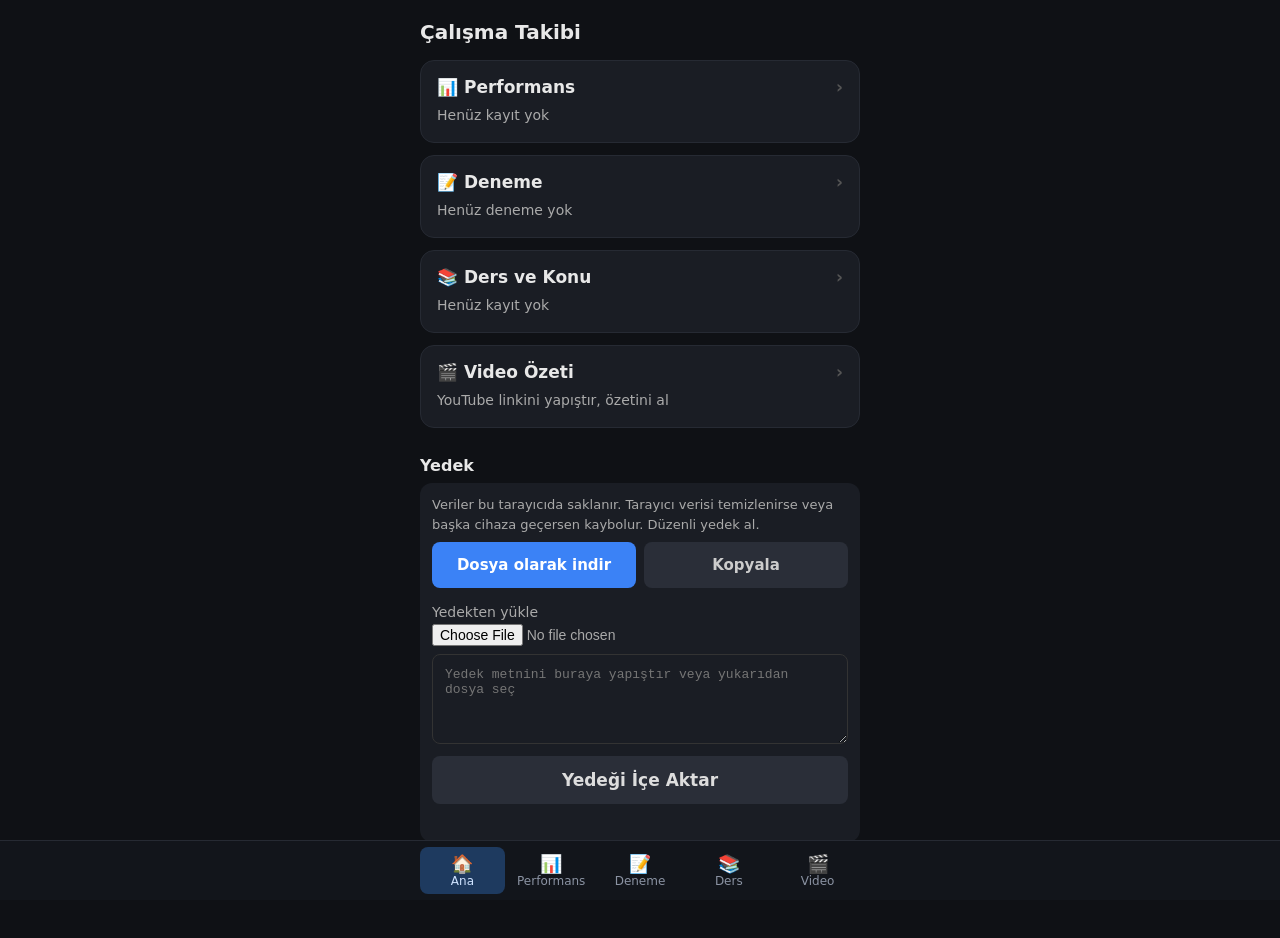
==== commit 44e3a054: "Add files via upload" ====
--- a/index.html
+++ b/index.html
@@ -37,6 +37,11 @@
   <a class="kart" href="page3.html">
     <div class="b"><span>📚 Ders ve Konu</span><span>›</span></div>
     <div class="a" id="o3"></div>
+  </a>
+
+  <a class="kart" href="page4.html">
+    <div class="b"><span>🎬 Video Özeti</span><span>›</span></div>
+    <div class="a" id="o4"></div>
   </a>
 
   <h2>Yedek</h2>
@@ -84,6 +89,12 @@
       const top = S.reduce((a, k) => a + (k.dk || 0), 0);
       $('o3').innerHTML = `Gün ${son}: <b>${fmtSure(gunDk)}</b> · toplam <b>${fmtSure(top)}</b><br>Son konu: ${esc(S[S.length - 1].ders)} · ${esc(S[S.length - 1].konu)}`;
     } else $('o3').textContent = 'Henüz kayıt yok';
+
+    // video özetleri
+    const O = diziOku(ANAHTAR.ozet);
+    $('o4').innerHTML = O.length
+      ? `<b>${O.length}</b> özet<br>Son: ${esc(O[O.length - 1].baslik)}`
+      : 'YouTube linkini yapıştır, özetini al';
   }
 
   // ---- Yedek ----
@@ -92,7 +103,8 @@
       surum: 1,
       perf: perfOku(),
       deneme: diziOku(ANAHTAR.deneme),
-      ders: diziOku(ANAHTAR.ders)
+      ders: diziOku(ANAHTAR.ders),
+      ozet: diziOku(ANAHTAR.ozet)
     }, null, 1);
   }
 
@@ -135,10 +147,12 @@
     }
     const temiz = a => a.filter(k => k && typeof k === 'object');
     const p = temiz(d.perf), de = temiz(d.deneme), ds = temiz(d.ders);
+    const oz = Array.isArray(d.ozet) ? temiz(d.ozet) : null; // eski yedeklerde olmayabilir
     if (!confirm('Mevcut veriler silinip yedektekiler yüklenecek.\nPerformans: ' + p.length + ', Deneme: ' + de.length + ', Ders: ' + ds.length + ' kayıt.\nDevam edilsin mi?')) return;
     yaz(ANAHTAR.perf, p);
     yaz(ANAHTAR.deneme, de);
     yaz(ANAHTAR.ders, ds);
+    if (oz) yaz(ANAHTAR.ozet, oz);
     $('durum').textContent = 'Yedek yüklendi';
     ozet();
   });
